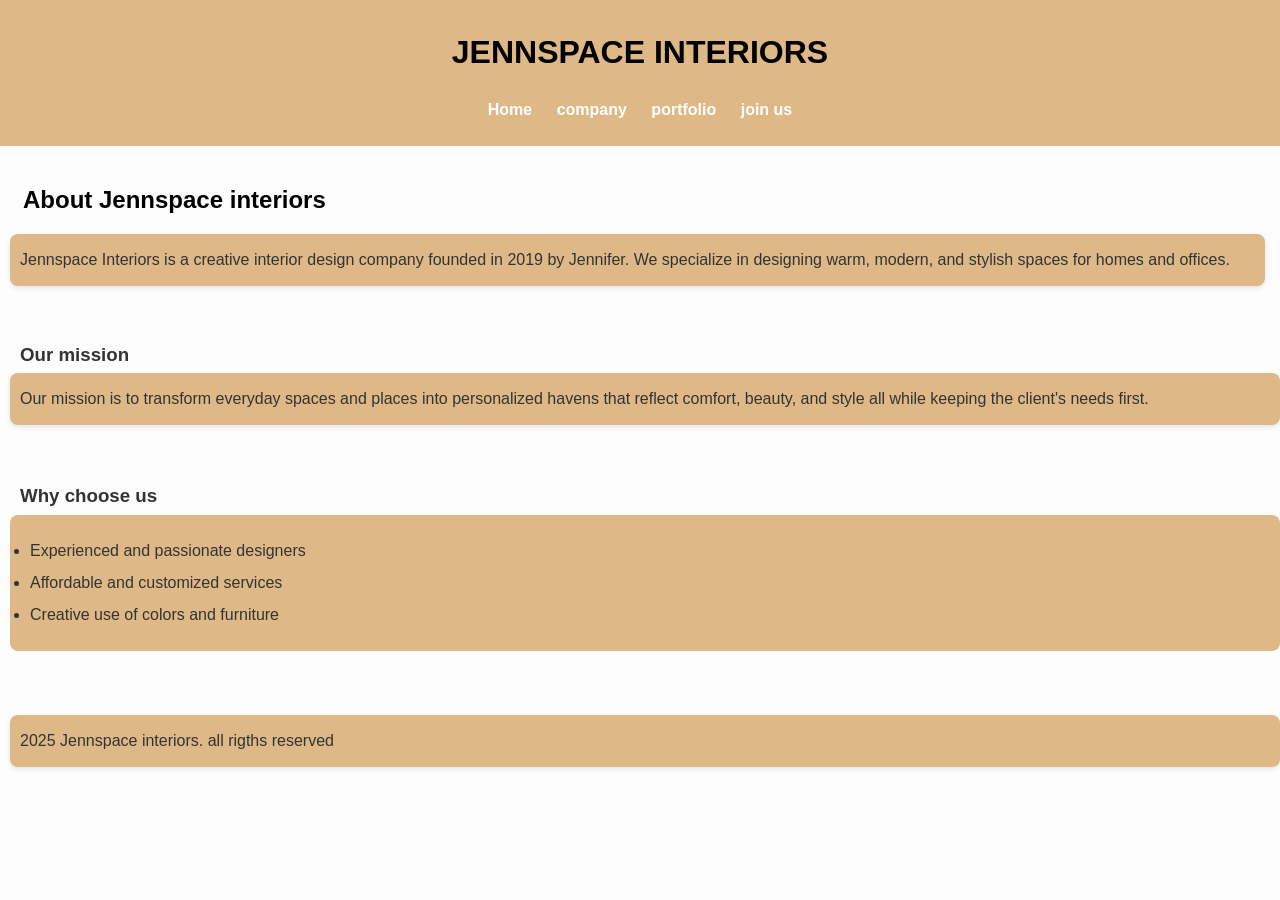
==== company.html @ 6d9a61b6 "my first changes" ====
<!DOCTYPE html>
<html lang="en">
<head>
    <meta charset="UTF-8">
    <meta name="viewport" content="width=device-width, initial-scale=1.0">
    <title>About Us</title>
    <link rel="stylesheet" href="styles.css">

</head>
<body>
    <header>
        <h1>JENNSPACE INTERIORS</h1>
        <nav>
            <a href="index.html">Home</a>
            <a href="company.html">company</a>
            <a href="portfolio.html">portfolio</a>
            <a href="join-us.html">join us</a>
        </nav>
    </header>


    <main>
        <section>
            <h2 style="margin-left: 8px;">About Jennspace interiors</h2>
            
            <p style="margin-left: -5px;">Jennspace Interiors is a creative interior design company founded in 2019 by Jennifer. We specialize in designing warm, modern, and stylish spaces for homes and offices.</p>
    
        </section>
    </main>
    <section>
        <h3 style="margin-left: 20px;">Our mission</h3>
        <p>Our mission is to transform everyday spaces and places into personalized havens that reflect comfort, beauty, and style all while keeping the client's needs first.</p><br>
    </section>
    
        <h3 style="margin-left: 20px;">Why choose us</h3>
        <ul class="list" style="margin-left: 10px;">
            <li>Experienced and passionate designers</li>
            <li>Affordable and customized services</li>
            <li>Creative use of colors and furniture</li>
        </ul>
    
    <footer><br><br>
        <p>2025 Jennspace interiors. all rigths reserved</p>
    </footer>
</body>
</html>
---- styles.css ----
/* === General Reset and base ===*/
*{
    margin: 0;
    padding: 0;
    box-sizing: boarder box;
}

body {
font-family:Arial, Helvetica, sans-serif ;
background-color:#fdfdfd;
color: #333;
line-height:2;
padding: 0px;
}
/* === Header and Navigation ===*/
header{
    background-color:rgb(222, 184, 135);
    color:black;
    font-weight: 400px;
    padding: 20px 15px;
    text-align:center ;
}
.lists{
    align-items: center;
    margin-left: 00px;
}
nav{
    margin-top: 10px;
}

nav a {
    color: rgb(255, 255, 255);
    text-decoration: none;
    margin: 0 10px;
    font-weight: bold;
}
/* ===  other home properties === */
.about{
    background-color: #fdfdfd;
}
.doing{
    box-shadow: 0 2px 5px rgba(0,0, 0, 0.1);
    border-radius: 8px;
    overflow: hidden;
    padding: 20px;
    background-color: #fdfdfd;
}
nav a:hover {
    text-decoration: underline;
}


/* === main content === */

main{
    padding: 30px 15px;
    
    

}
h2{
    margin-bottom: 10px;
    color: black;
    font-weight: 200px;
    
    
    
}
p{
  margin-bottom: 20px;
  background-color: burlywood;
    border-radius: 8px;
    overflow: hidden;
    padding: 10px;
    box-shadow: 0 2px 5px rgba(0,0, 0, 0.1);
    margin-left: 10px;
}
.list{
    background-color: burlywood;
    border-radius: 8px;
    overflow: hidden;
    padding: 20px;
   
    
}
  
   
}

/* === portfolio Grid === */

portfolio-grid {
    display: grid;
    grid-template-columns: repeat(auto-fit, minmax(280px, 1fr));
    gap:20px;

}

.project{
    background-color:burlywood;
    border-radius: 8px;
    overflow: hidden;
    padding: 10px;
    box-shadow: 0 2px 5px rgba(0,0, 0, 0.1);
}
.project img {
    width: 70%;
    height: auto;
    boarder-radius: 5px;
}
/* === form styling ===*/
form{
    background-color:burlywood;
    padding: 20px;
    max-width: 600px;
    margin:auto;
    border-radius: 10px;
    box-shadow: 0 2px 5px;
}
input{
    margin-top: -150px;
}

form label {
    display: block;
    font-weight: bold;
    background-color:light gray;
}
textarea{
   width:100%;
   height: 100px;
   padding: 10px;
   border-radius: 6px;
   }
   /* === footer ===*/
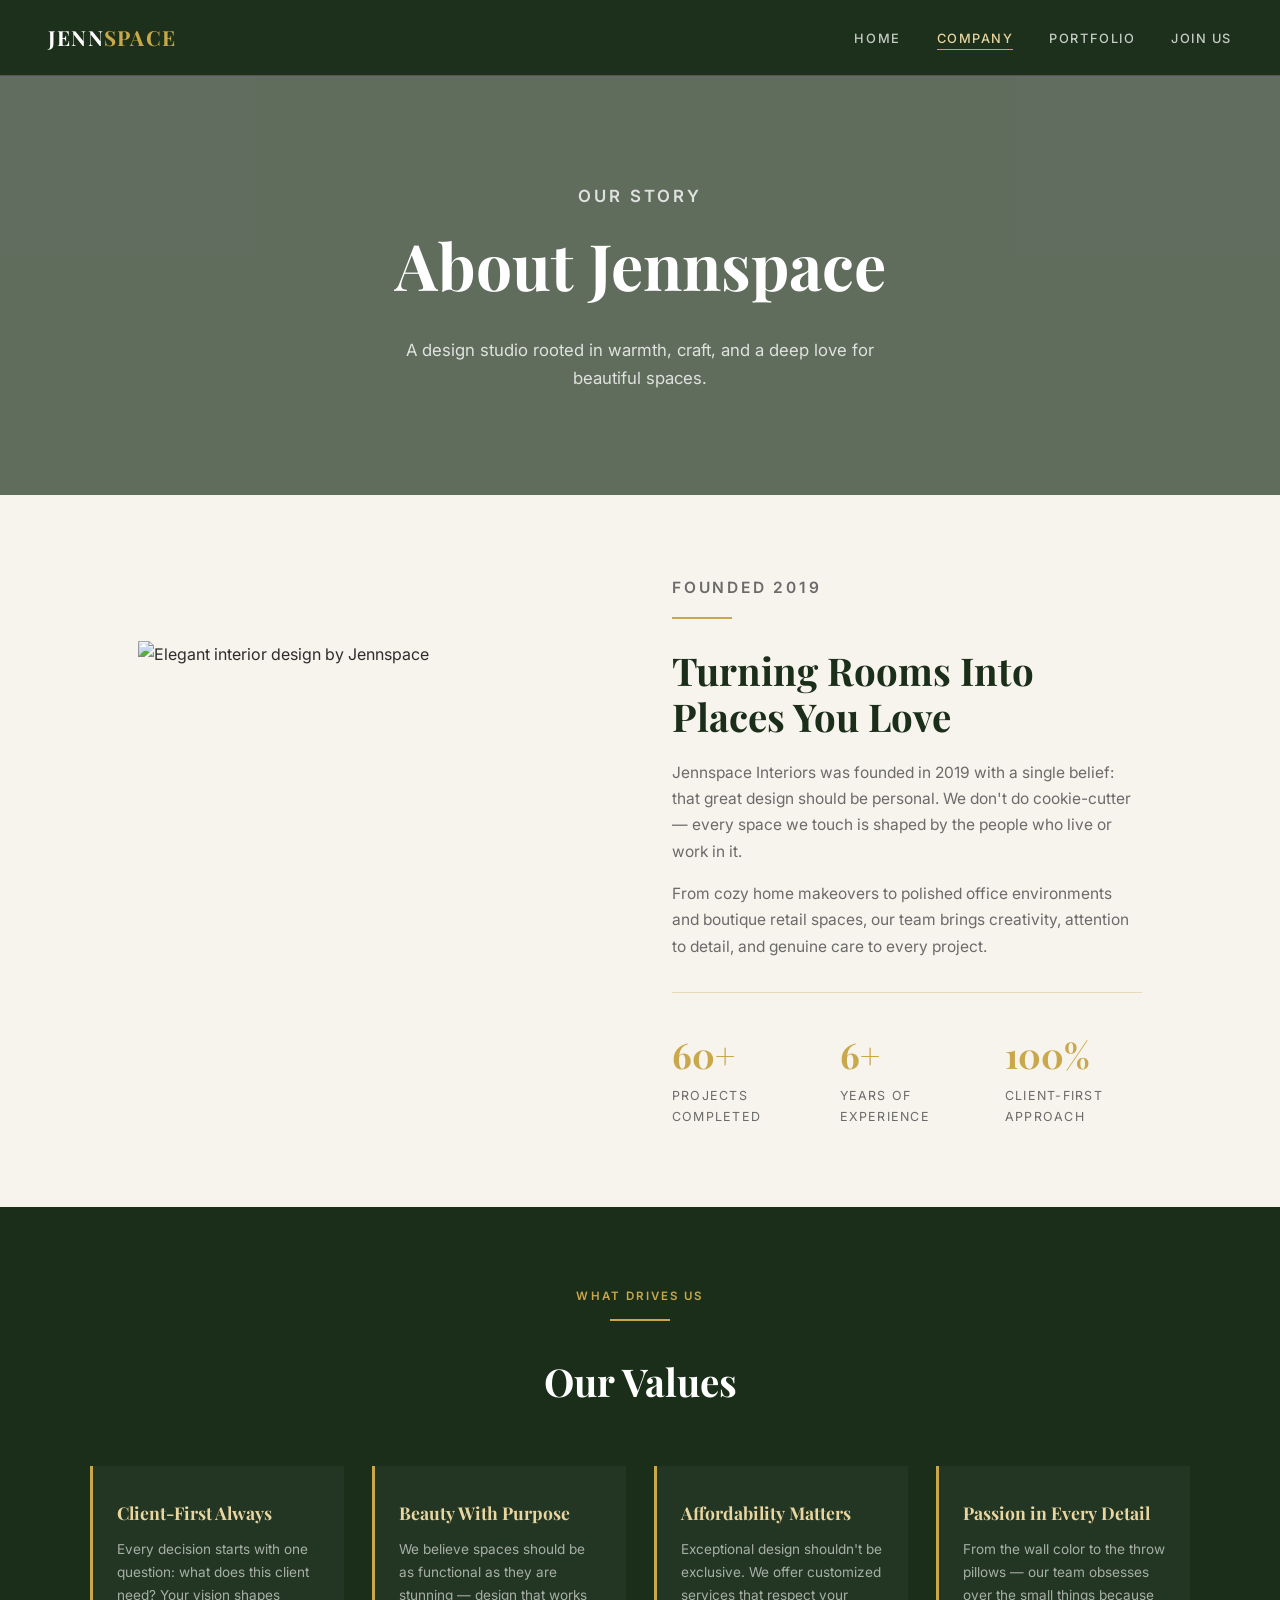
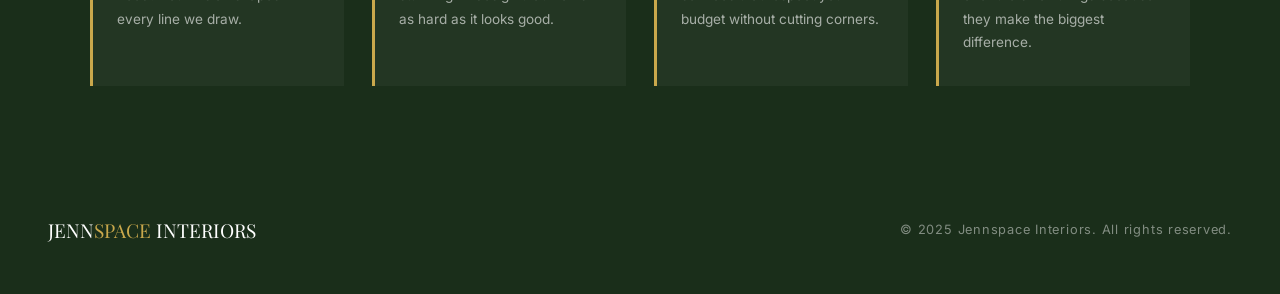
==== commit b191368f: "feat: redesign Jennspace Interiors website" ====
--- a/company.html
+++ b/company.html
@@ -1,46 +1,95 @@
 <!DOCTYPE html>
 <html lang="en">
 <head>
-    <meta charset="UTF-8">
-    <meta name="viewport" content="width=device-width, initial-scale=1.0">
-    <title>About Us</title>
-    <link rel="stylesheet" href="styles.css">
-
+  <meta charset="UTF-8">
+  <meta name="viewport" content="width=device-width, initial-scale=1.0">
+  <title>Company — Jennspace Interiors</title>
+  <link rel="stylesheet" href="styles.css">
 </head>
 <body>
-    <header>
-        <h1>JENNSPACE INTERIORS</h1>
-        <nav>
-            <a href="index.html">Home</a>
-            <a href="company.html">company</a>
-            <a href="portfolio.html">portfolio</a>
-            <a href="join-us.html">join us</a>
-        </nav>
-    </header>
 
+  <!-- NAV -->
+  <nav class="nav">
+    <a href="index.html" class="nav-logo">JENN<span>SPACE</span></a>
+    <ul class="nav-links">
+      <li><a href="index.html">Home</a></li>
+      <li><a href="company.html" class="active">Company</a></li>
+      <li><a href="portfolio.html">Portfolio</a></li>
+      <li><a href="join-us.html">Join Us</a></li>
+    </ul>
+  </nav>
 
-    <main>
-        <section>
-            <h2 style="margin-left: 8px;">About Jennspace interiors</h2>
-            
-            <p style="margin-left: -5px;">Jennspace Interiors is a creative interior design company founded in 2019 by Jennifer. We specialize in designing warm, modern, and stylish spaces for homes and offices.</p>
-    
-        </section>
-    </main>
-    <section>
-        <h3 style="margin-left: 20px;">Our mission</h3>
-        <p>Our mission is to transform everyday spaces and places into personalized havens that reflect comfort, beauty, and style all while keeping the client's needs first.</p><br>
-    </section>
-    
-        <h3 style="margin-left: 20px;">Why choose us</h3>
-        <ul class="list" style="margin-left: 10px;">
-            <li>Experienced and passionate designers</li>
-            <li>Affordable and customized services</li>
-            <li>Creative use of colors and furniture</li>
-        </ul>
-    
-    <footer><br><br>
-        <p>2025 Jennspace interiors. all rigths reserved</p>
-    </footer>
+  <!-- PAGE HERO -->
+  <section class="page-hero" style="background-image: url('https://images.unsplash.com/photo-1556909114-f6e7ad7d3136?w=1600&q=80');">
+    <div class="page-hero-content">
+      <p class="section-label">Our Story</p>
+      <h1>About Jennspace</h1>
+      <p>A design studio rooted in warmth, craft, and a deep love for beautiful spaces.</p>
+    </div>
+  </section>
+
+  <!-- ABOUT SECTION -->
+  <div class="content-section">
+    <div class="two-col">
+      <img src="https://images.unsplash.com/photo-1618221195710-dd6b41faaea6?w=800&q=80" alt="Elegant interior design by Jennspace">
+      <div class="text-block">
+        <p class="section-label">Founded 2019</p>
+        <div class="gold-rule left"></div>
+        <h2>Turning Rooms Into Places You Love</h2>
+        <p>Jennspace Interiors was founded in 2019 with a single belief: that great design should be personal. We don't do cookie-cutter — every space we touch is shaped by the people who live or work in it.</p>
+        <p>From cozy home makeovers to polished office environments and boutique retail spaces, our team brings creativity, attention to detail, and genuine care to every project.</p>
+        <div class="stats-row">
+          <div class="stat-item">
+            <h3>60+</h3>
+            <p>Projects Completed</p>
+          </div>
+          <div class="stat-item">
+            <h3>6+</h3>
+            <p>Years of Experience</p>
+          </div>
+          <div class="stat-item">
+            <h3>100%</h3>
+            <p>Client-First Approach</p>
+          </div>
+        </div>
+      </div>
+    </div>
+  </div>
+
+  <!-- MISSION -->
+  <section class="values-section">
+    <div class="values-inner">
+      <div class="values-head">
+        <p class="section-label">What Drives Us</p>
+        <div class="gold-rule"></div>
+        <h2>Our Values</h2>
+      </div>
+      <div class="values-grid">
+        <div class="value-card">
+          <h3>Client-First Always</h3>
+          <p>Every decision starts with one question: what does this client need? Your vision shapes every line we draw.</p>
+        </div>
+        <div class="value-card">
+          <h3>Beauty With Purpose</h3>
+          <p>We believe spaces should be as functional as they are stunning — design that works as hard as it looks good.</p>
+        </div>
+        <div class="value-card">
+          <h3>Affordability Matters</h3>
+          <p>Exceptional design shouldn't be exclusive. We offer customized services that respect your budget without cutting corners.</p>
+        </div>
+        <div class="value-card">
+          <h3>Passion in Every Detail</h3>
+          <p>From the wall color to the throw pillows — our team obsesses over the small things because they make the biggest difference.</p>
+        </div>
+      </div>
+    </div>
+  </section>
+
+  <!-- FOOTER -->
+  <footer>
+    <div class="footer-logo">JENN<span>SPACE</span> INTERIORS</div>
+    <p>&copy; 2025 Jennspace Interiors. All rights reserved.</p>
+  </footer>
+
 </body>
 </html>
--- a/styles.css
+++ b/styles.css
@@ -1,140 +1,601 @@
-/* === General Reset and base ===*/
-*{
-    margin: 0;
-    padding: 0;
-    box-sizing: boarder box;
-}
+/* =============================================
+   JENNSPACE INTERIORS — Luxury Editorial Theme
+   ============================================= */
+
+@import url('https://fonts.googleapis.com/css2?family=Playfair+Display:ital,wght@0,400;0,600;0,700;1,400;1,600&family=Inter:wght@300;400;500;600&display=swap');
+
+/* === CSS Variables === */
+:root {
+  --forest:   #1a2e1a;
+  --gold:     #c9a84c;
+  --gold-lt:  #e8d5a0;
+  --cream:    #f7f3ed;
+  --white:    #ffffff;
+  --charcoal: #2d2d2d;
+  --mid:      #6b6b6b;
+  --border:   rgba(201,168,76,0.35);
+  --shadow:   0 8px 40px rgba(0,0,0,0.12);
+}
+
+/* === Reset === */
+*, *::before, *::after {
+  margin: 0;
+  padding: 0;
+  box-sizing: border-box;
+}
+
+html { scroll-behavior: smooth; }
 
 body {
-font-family:Arial, Helvetica, sans-serif ;
-background-color:#fdfdfd;
-color: #333;
-line-height:2;
-padding: 0px;
-}
-/* === Header and Navigation ===*/
-header{
-    background-color:rgb(222, 184, 135);
-    color:black;
-    font-weight: 400px;
-    padding: 20px 15px;
-    text-align:center ;
-}
-.lists{
-    align-items: center;
-    margin-left: 00px;
-}
-nav{
-    margin-top: 10px;
-}
-
-nav a {
-    color: rgb(255, 255, 255);
-    text-decoration: none;
-    margin: 0 10px;
-    font-weight: bold;
-}
-/* ===  other home properties === */
-.about{
-    background-color: #fdfdfd;
-}
-.doing{
-    box-shadow: 0 2px 5px rgba(0,0, 0, 0.1);
-    border-radius: 8px;
-    overflow: hidden;
-    padding: 20px;
-    background-color: #fdfdfd;
-}
-nav a:hover {
-    text-decoration: underline;
-}
-
-
-/* === main content === */
-
-main{
-    padding: 30px 15px;
-    
-    
-
-}
-h2{
-    margin-bottom: 10px;
-    color: black;
-    font-weight: 200px;
-    
-    
-    
-}
-p{
+  font-family: 'Inter', sans-serif;
+  background: var(--cream);
+  color: var(--charcoal);
+  line-height: 1.7;
+}
+
+img { max-width: 100%; height: auto; display: block; }
+
+/* === Utility === */
+.gold-rule {
+  width: 60px;
+  height: 2px;
+  background: var(--gold);
+  margin: 0 auto 28px;
+}
+.gold-rule.left { margin: 0 0 28px; }
+
+.section-label {
+  font-family: 'Inter', sans-serif;
+  font-size: 0.72rem;
+  font-weight: 600;
+  letter-spacing: 0.18em;
+  text-transform: uppercase;
+  color: var(--gold);
+  margin-bottom: 12px;
+}
+
+/* === NAV === */
+.nav {
+  position: fixed;
+  top: 0; left: 0; right: 0;
+  z-index: 100;
+  display: flex;
+  align-items: center;
+  justify-content: space-between;
+  padding: 20px 48px;
+  background: rgba(26,46,26,0.96);
+  backdrop-filter: blur(8px);
+  border-bottom: 1px solid var(--border);
+  transition: padding 0.3s;
+}
+
+.nav-logo {
+  font-family: 'Playfair Display', serif;
+  font-size: 1.3rem;
+  font-weight: 700;
+  color: var(--white);
+  text-decoration: none;
+  letter-spacing: 0.06em;
+}
+
+.nav-logo span { color: var(--gold); }
+
+.nav-links {
+  display: flex;
+  gap: 36px;
+  list-style: none;
+}
+
+.nav-links a {
+  font-size: 0.8rem;
+  font-weight: 500;
+  letter-spacing: 0.12em;
+  text-transform: uppercase;
+  color: rgba(255,255,255,0.75);
+  text-decoration: none;
+  transition: color 0.25s;
+  position: relative;
+}
+
+.nav-links a::after {
+  content: '';
+  position: absolute;
+  bottom: -4px; left: 0;
+  width: 0; height: 1px;
+  background: var(--gold);
+  transition: width 0.3s;
+}
+
+.nav-links a:hover,
+.nav-links a.active { color: var(--gold-lt); }
+.nav-links a:hover::after,
+.nav-links a.active::after { width: 100%; }
+
+/* =============================================
+   HERO (index)
+   ============================================= */
+.hero {
+  min-height: 100vh;
+  background-image: url('https://images.unsplash.com/photo-1600210492493-0946911123ea?w=1600&q=80');
+  background-size: cover;
+  background-position: center;
+  display: flex;
+  align-items: flex-end;
+  padding: 0 0 80px 48px;
+  position: relative;
+}
+
+.hero::before {
+  content: '';
+  position: absolute;
+  inset: 0;
+  background: linear-gradient(
+    135deg,
+    rgba(26,46,26,0.72) 0%,
+    rgba(26,46,26,0.3) 50%,
+    transparent 100%
+  );
+}
+
+.hero-content {
+  position: relative;
+  max-width: 620px;
+}
+
+.hero-eyebrow {
+  font-size: 0.72rem;
+  font-weight: 600;
+  letter-spacing: 0.22em;
+  text-transform: uppercase;
+  color: var(--gold);
+  margin-bottom: 16px;
+}
+
+.hero h1 {
+  font-family: 'Playfair Display', serif;
+  font-size: clamp(2.8rem, 6vw, 5rem);
+  font-weight: 700;
+  line-height: 1.1;
+  color: var(--white);
+  margin-bottom: 24px;
+}
+
+.hero h1 em {
+  font-style: italic;
+  color: var(--gold-lt);
+}
+
+.hero p {
+  font-size: 1rem;
+  color: rgba(255,255,255,0.82);
+  margin-bottom: 36px;
+  max-width: 440px;
+}
+
+.btn {
+  display: inline-block;
+  padding: 14px 36px;
+  font-size: 0.78rem;
+  font-weight: 600;
+  letter-spacing: 0.14em;
+  text-transform: uppercase;
+  text-decoration: none;
+  border: 2px solid var(--gold);
+  color: var(--white);
+  background: transparent;
+  transition: background 0.28s, color 0.28s;
+  cursor: pointer;
+}
+
+.btn:hover { background: var(--gold); color: var(--forest); }
+
+.btn-solid {
+  background: var(--gold);
+  color: var(--forest);
+}
+.btn-solid:hover { background: transparent; color: var(--white); }
+
+/* === Services Strip (index) === */
+.services-strip {
+  background: var(--forest);
+  padding: 72px 48px;
+}
+
+.services-strip .strip-head {
+  text-align: center;
+  margin-bottom: 52px;
+}
+
+.strip-head h2 {
+  font-family: 'Playfair Display', serif;
+  font-size: clamp(1.8rem, 3vw, 2.6rem);
+  color: var(--white);
+}
+
+.services-grid {
+  display: grid;
+  grid-template-columns: repeat(auto-fit, minmax(200px, 1fr));
+  gap: 32px;
+  max-width: 1100px;
+  margin: 0 auto;
+}
+
+.service-card {
+  border: 1px solid var(--border);
+  padding: 32px 24px;
+  text-align: center;
+  transition: border-color 0.3s, transform 0.3s;
+}
+
+.service-card:hover {
+  border-color: var(--gold);
+  transform: translateY(-4px);
+}
+
+.service-icon {
+  font-size: 2rem;
+  margin-bottom: 16px;
+}
+
+.service-card h3 {
+  font-family: 'Playfair Display', serif;
+  font-size: 1.1rem;
+  color: var(--white);
+  margin-bottom: 10px;
+}
+
+.service-card p {
+  font-size: 0.85rem;
+  color: rgba(255,255,255,0.6);
+  line-height: 1.6;
+}
+
+/* =============================================
+   COMPANY PAGE
+   ============================================= */
+.page-hero {
+  min-height: 55vh;
+  background-size: cover;
+  background-position: center;
+  display: flex;
+  align-items: center;
+  justify-content: center;
+  text-align: center;
+  position: relative;
+  padding-top: 80px;
+}
+
+.page-hero::before {
+  content: '';
+  position: absolute;
+  inset: 0;
+  background: rgba(26,46,26,0.68);
+}
+
+.page-hero-content { position: relative; padding: 0 24px; }
+
+.page-hero h1 {
+  font-family: 'Playfair Display', serif;
+  font-size: clamp(2.2rem, 5vw, 4rem);
+  color: var(--white);
+  margin-bottom: 16px;
+}
+
+.page-hero p {
+  font-size: 1.05rem;
+  color: rgba(255,255,255,0.8);
+  max-width: 500px;
+  margin: 0 auto;
+}
+
+.content-section {
+  max-width: 1100px;
+  margin: 0 auto;
+  padding: 80px 48px;
+}
+
+.two-col {
+  display: grid;
+  grid-template-columns: 1fr 1fr;
+  gap: 64px;
+  align-items: center;
+}
+
+.two-col img {
+  width: 100%;
+  height: 420px;
+  object-fit: cover;
+}
+
+.text-block h2 {
+  font-family: 'Playfair Display', serif;
+  font-size: clamp(1.8rem, 3vw, 2.4rem);
+  color: var(--forest);
   margin-bottom: 20px;
-  background-color: burlywood;
-    border-radius: 8px;
-    overflow: hidden;
-    padding: 10px;
-    box-shadow: 0 2px 5px rgba(0,0, 0, 0.1);
-    margin-left: 10px;
-}
-.list{
-    background-color: burlywood;
-    border-radius: 8px;
-    overflow: hidden;
-    padding: 20px;
-   
-    
-}
-  
-   
-}
-
-/* === portfolio Grid === */
-
-portfolio-grid {
-    display: grid;
-    grid-template-columns: repeat(auto-fit, minmax(280px, 1fr));
-    gap:20px;
-
-}
-
-.project{
-    background-color:burlywood;
-    border-radius: 8px;
-    overflow: hidden;
-    padding: 10px;
-    box-shadow: 0 2px 5px rgba(0,0, 0, 0.1);
-}
-.project img {
-    width: 70%;
-    height: auto;
-    boarder-radius: 5px;
-}
-/* === form styling ===*/
-form{
-    background-color:burlywood;
-    padding: 20px;
-    max-width: 600px;
-    margin:auto;
-    border-radius: 10px;
-    box-shadow: 0 2px 5px;
-}
-input{
-    margin-top: -150px;
-}
-
-form label {
-    display: block;
-    font-weight: bold;
-    background-color:light gray;
-}
-textarea{
-   width:100%;
-   height: 100px;
-   padding: 10px;
-   border-radius: 6px;
-   }
-   /* === footer ===*/
-
-
-   
-
-
+  line-height: 1.2;
+}
+
+.text-block p {
+  color: var(--mid);
+  font-size: 0.97rem;
+  margin-bottom: 16px;
+}
+
+.stats-row {
+  display: flex;
+  gap: 40px;
+  margin-top: 32px;
+  padding-top: 32px;
+  border-top: 1px solid var(--border);
+}
+
+.stat-item h3 {
+  font-family: 'Playfair Display', serif;
+  font-size: 2.2rem;
+  color: var(--gold);
+  font-weight: 700;
+}
+
+.stat-item p {
+  font-size: 0.78rem;
+  letter-spacing: 0.1em;
+  text-transform: uppercase;
+  color: var(--mid);
+  margin-bottom: 0;
+}
+
+.values-section {
+  background: var(--forest);
+  padding: 80px 48px;
+}
+
+.values-inner {
+  max-width: 1100px;
+  margin: 0 auto;
+}
+
+.values-head {
+  text-align: center;
+  margin-bottom: 52px;
+}
+
+.values-head h2 {
+  font-family: 'Playfair Display', serif;
+  font-size: clamp(1.8rem,3vw,2.6rem);
+  color: var(--white);
+}
+
+.values-grid {
+  display: grid;
+  grid-template-columns: repeat(auto-fit, minmax(220px, 1fr));
+  gap: 28px;
+}
+
+.value-card {
+  padding: 32px 24px;
+  border-left: 3px solid var(--gold);
+  background: rgba(255,255,255,0.04);
+}
+
+.value-card h3 {
+  font-family: 'Playfair Display', serif;
+  color: var(--gold-lt);
+  font-size: 1.1rem;
+  margin-bottom: 10px;
+}
+
+.value-card p {
+  font-size: 0.85rem;
+  color: rgba(255,255,255,0.6);
+}
+
+/* =============================================
+   PORTFOLIO PAGE
+   ============================================= */
+.portfolio-intro {
+  text-align: center;
+  padding: 80px 48px 40px;
+  max-width: 700px;
+  margin: 0 auto;
+}
+
+.portfolio-intro h2 {
+  font-family: 'Playfair Display', serif;
+  font-size: clamp(1.8rem, 3vw, 2.6rem);
+  color: var(--forest);
+  margin-bottom: 16px;
+}
+
+.portfolio-intro p { color: var(--mid); }
+
+.projects-grid {
+  display: grid;
+  grid-template-columns: repeat(auto-fit, minmax(320px, 1fr));
+  gap: 0;
+  max-width: 1200px;
+  margin: 0 auto;
+  padding: 0 48px 80px;
+}
+
+.project-card {
+  position: relative;
+  overflow: hidden;
+  aspect-ratio: 4/3;
+  cursor: pointer;
+}
+
+.project-card img {
+  width: 100%;
+  height: 100%;
+  object-fit: cover;
+  transition: transform 0.5s ease;
+}
+
+.project-card:hover img { transform: scale(1.07); }
+
+.project-overlay {
+  position: absolute;
+  inset: 0;
+  background: linear-gradient(0deg, rgba(26,46,26,0.88) 0%, transparent 55%);
+  opacity: 0;
+  transition: opacity 0.35s;
+  display: flex;
+  align-items: flex-end;
+  padding: 28px;
+}
+
+.project-card:hover .project-overlay { opacity: 1; }
+
+.project-info h3 {
+  font-family: 'Playfair Display', serif;
+  font-size: 1.3rem;
+  color: var(--white);
+  margin-bottom: 6px;
+}
+
+.project-info p {
+  font-size: 0.83rem;
+  color: rgba(255,255,255,0.75);
+}
+
+/* =============================================
+   JOIN US PAGE
+   ============================================= */
+.join-layout {
+  display: grid;
+  grid-template-columns: 1fr 1fr;
+  min-height: calc(100vh - 80px);
+  padding-top: 80px;
+}
+
+.join-left {
+  background-image: url('https://images.unsplash.com/photo-1616047006789-b7af5afb8c20?w=900&q=80');
+  background-size: cover;
+  background-position: center;
+  position: relative;
+  min-height: 500px;
+}
+
+.join-left::before {
+  content: '';
+  position: absolute;
+  inset: 0;
+  background: rgba(26,46,26,0.6);
+}
+
+.join-left-text {
+  position: absolute;
+  bottom: 48px;
+  left: 48px;
+  right: 48px;
+}
+
+.join-left-text h2 {
+  font-family: 'Playfair Display', serif;
+  font-size: clamp(1.8rem, 2.5vw, 2.6rem);
+  color: var(--white);
+  margin-bottom: 14px;
+}
+
+.join-left-text p {
+  color: rgba(255,255,255,0.78);
+  font-size: 0.95rem;
+}
+
+.join-right {
+  background: var(--white);
+  padding: 64px 56px;
+  display: flex;
+  flex-direction: column;
+  justify-content: center;
+}
+
+.join-right h3 {
+  font-family: 'Playfair Display', serif;
+  font-size: 1.8rem;
+  color: var(--forest);
+  margin-bottom: 32px;
+}
+
+.form-group {
+  margin-bottom: 22px;
+}
+
+.form-group label {
+  display: block;
+  font-size: 0.75rem;
+  font-weight: 600;
+  letter-spacing: 0.12em;
+  text-transform: uppercase;
+  color: var(--mid);
+  margin-bottom: 8px;
+}
+
+.form-group input,
+.form-group textarea,
+.form-group select {
+  width: 100%;
+  padding: 13px 16px;
+  border: 1px solid #ddd;
+  border-radius: 0;
+  font-family: 'Inter', sans-serif;
+  font-size: 0.93rem;
+  color: var(--charcoal);
+  background: var(--cream);
+  transition: border-color 0.25s;
+  outline: none;
+}
+
+.form-group input:focus,
+.form-group textarea:focus {
+  border-color: var(--gold);
+  background: var(--white);
+}
+
+.form-group textarea { height: 120px; resize: vertical; }
+
+/* =============================================
+   FOOTER
+   ============================================= */
+footer {
+  background: var(--forest);
+  padding: 48px;
+  display: flex;
+  align-items: center;
+  justify-content: space-between;
+  flex-wrap: wrap;
+  gap: 16px;
+}
+
+.footer-logo {
+  font-family: 'Playfair Display', serif;
+  font-size: 1.2rem;
+  color: var(--white);
+}
+
+.footer-logo span { color: var(--gold); }
+
+footer p {
+  font-size: 0.8rem;
+  color: rgba(255,255,255,0.45);
+  letter-spacing: 0.06em;
+}
+
+/* =============================================
+   RESPONSIVE
+   ============================================= */
+@media (max-width: 768px) {
+  .nav { padding: 16px 24px; }
+  .hero { padding: 0 24px 60px; }
+  .services-strip,
+  .content-section,
+  .values-section,
+  .portfolio-intro { padding: 56px 24px; }
+  .two-col { grid-template-columns: 1fr; gap: 36px; }
+  .projects-grid { padding: 0 0 56px; grid-template-columns: 1fr; }
+  .join-layout { grid-template-columns: 1fr; }
+  .join-left { min-height: 300px; }
+  .join-right { padding: 48px 24px; }
+  footer { flex-direction: column; text-align: center; padding: 40px 24px; }
+  .stats-row { flex-wrap: wrap; gap: 24px; }
+}
